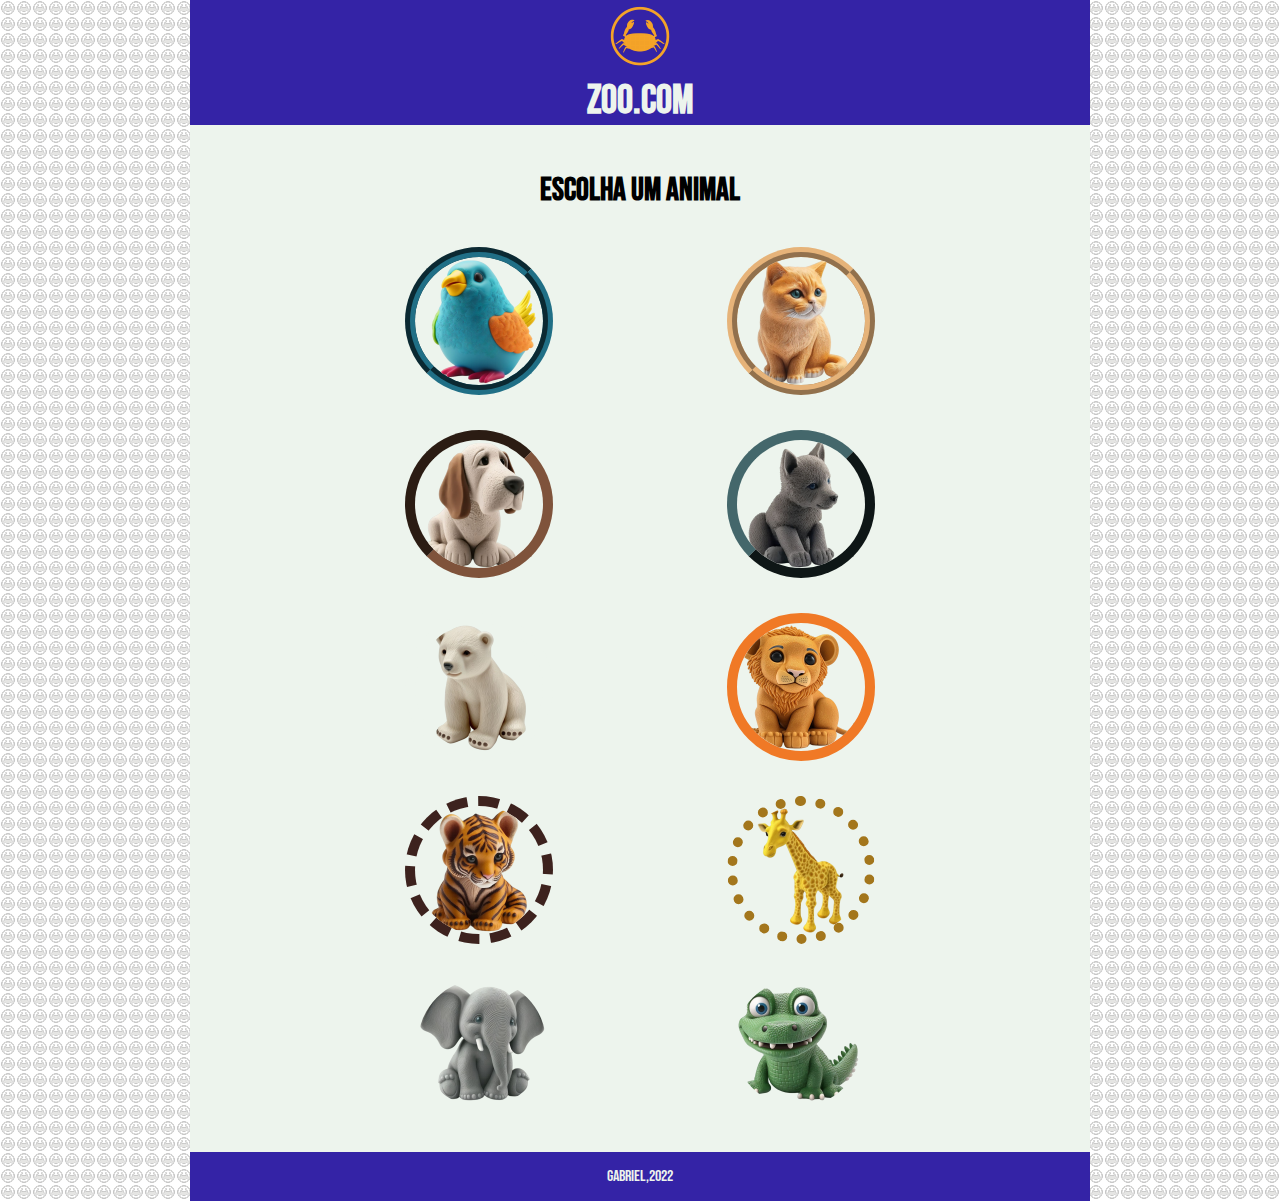
==== animais/index.html @ 7ee10f70 "Add files via upload" ====
<!DOCTYPE html>
<html lang="pt-br">
<head>
    <meta charset="UTF-8">
    <meta http-equiv="X-UA-Compatible" content="IE=edge">
    <meta name="viewport" content="width=device-width, initial-scale=1.0">
    <link rel="shortcut icon" href="./logos/favicon.ico" type="image/x-icon">
    <link rel="stylesheet" href="style.css">
    <link rel="preconnect" href="https://fonts.googleapis.com"><link rel="preconnect" href="https://fonts.gstatic.com" crossorigin><link href="https://fonts.googleapis.com/css2?family=Bebas+Neue&display=swap" rel="stylesheet">
    <title>zoo.com</title>
</head>
<body>
    <!--Cabeçalho-->
    <header class="cabecalho">
        <img src="./logos/logo1.png" alt="" height="72px" width="72px" class="logo"><br>
        <strong class="nome-site">zoo.com</strong>
    </header>
    <main class="conteudo">
        <!--Conteúdo-->
        <h1>Escolha um animal</h1>
        <div class="alinha">
            <!-- Passaro -->
            <picture>
                <source media="(max-width: 400px)" srcset="./imagens/bird(m).png">
                <img src="./imagens/bird.png" alt="Foto de um  pássaro" class="imagem groove" title="Passaro">
            </picture>
            <!-- Gato -->
            <picture>
                <source media="(max-width: 400px)" srcset="./imagens/cat(m).png">
                <img src="./imagens/cat.png" alt="Foto de um gato"  class="imagem ridge" title="Gato">
            </picture>
        </div>
        <div class="alinha">
            <!-- Cachorro -->
            <picture>
                <source media="(max-width: 400px)" srcset="./imagens/dog(m).png">
                <img src="./imagens/dog.png" alt="Foto de um cachorro" class="imagem inset" title="Cachorro">
            </picture>
            <!-- Lobo -->
            <picture>
                <source media="(max-width: 400px)" srcset="./imagens/wolf(m).png">
                <img src="./imagens/wolf.png" alt="Foto de um lobo" class="imagem outset" title="Lobo">
            </picture>
        </div>
        <div class="alinha">
            <!-- Urso -->
            <picture>
                <source media="(max-width: 400px)" srcset="./imagens/bear(m).png">
                <img src="./imagens/bear.png" alt="Foto de um urso"  class="imagem solid urso" title="Urso">
            </picture>
            <picture>
                <!-- Leão -->
                <source media="(max-width: 400px)" srcset="./imagens/lion(m).png">
                <img src="./imagens/lion.png" alt="Foto de um leão"  class="imagem solid" title="Leão">
            </picture>
        </div>
        <div class="alinha">
          <picture>
            <!-- Tigre -->
                <source media="(max-width: 400px)" srcset="./imagens/tiger(m).png">
                <img src="./imagens/tiger.png" alt="Foto de um tigre" class="imagem dashed" title="Tigre">
            </picture>
            <!-- Girafa -->
            <picture>
                <source media="(max-width: 400px)" srcset="./imagens/giraffe(m).png">
                <img src="./imagens/giraffe.png" alt="Foto de uma girafa " class="imagem dotted" title="Girafa">
              </picture>
        </div>
        <div class="alinha">
            <picture>
                <!-- Elefante -->
                <source media="(max-width: 400px)" srcset="./imagens/elephant(m).png">
                <img src="./imagens/elephant.png" alt="Foto de um elefante" class="imagem" title="Elefante">
            </picture>
            <picture>
                <!-- Crocodilo -->
                <source media="(max-width: 400px)" srcset="./imagens/croc(m).png">
                <img src="./imagens/croc.png" alt="Foto de um crocodilo" class="imagem" title="Crocodilo">
            </picture>
        </div>
    </main>
    <!--Rodapé-->
    <footer class="rodape">Gabriel,2022</footer>
</body>
</html>
---- animais/style.css ----
html{
    background: #fff url("logos/crab2.png");
    font-family: 'Bebas Neue', cursive;
}
body{
    margin: auto;
    max-width: 900px;
    border-style: none hidden;
    border-width: 3px; 
    border-color:#fff;
    background:#EDF4ED;
}
.cabecalho,.rodape{
    background-color: #3423A6;
    color: #EDF4ED;
}
.cabecalho{
    text-align: center;
}
.nome-site{
    font-size: 40px;
}
.rodape{
    text-align: center;
    padding: 15px;
}
.conteudo{
    text-align: center;
    padding: 25px;
}
.alinha{
    display: flex;
    justify-content: space-evenly;
    padding: 15px;
}
.dashed{
    border:#3d221e dashed;
}
.dotted{
    border:#a3761c dotted;
}
.solid{
    border:#f07926 solid;   
}
.groove{
    border: groove #206f86;
}
.ridge{
    border: ridge #e6b379;
}
.inset{
    border:#7f533b inset;
}
.outset{
    border: outset #44676b;
}
.none{
    border:none;
}
.hidden{
    border: hidden;
}
.urso{
    border-color:#EDF4ED;
}
.imagem{
    border-width: 10px;
    border-radius:50%;
}
.imagem:hover{
    border-color: #ffa500;
}
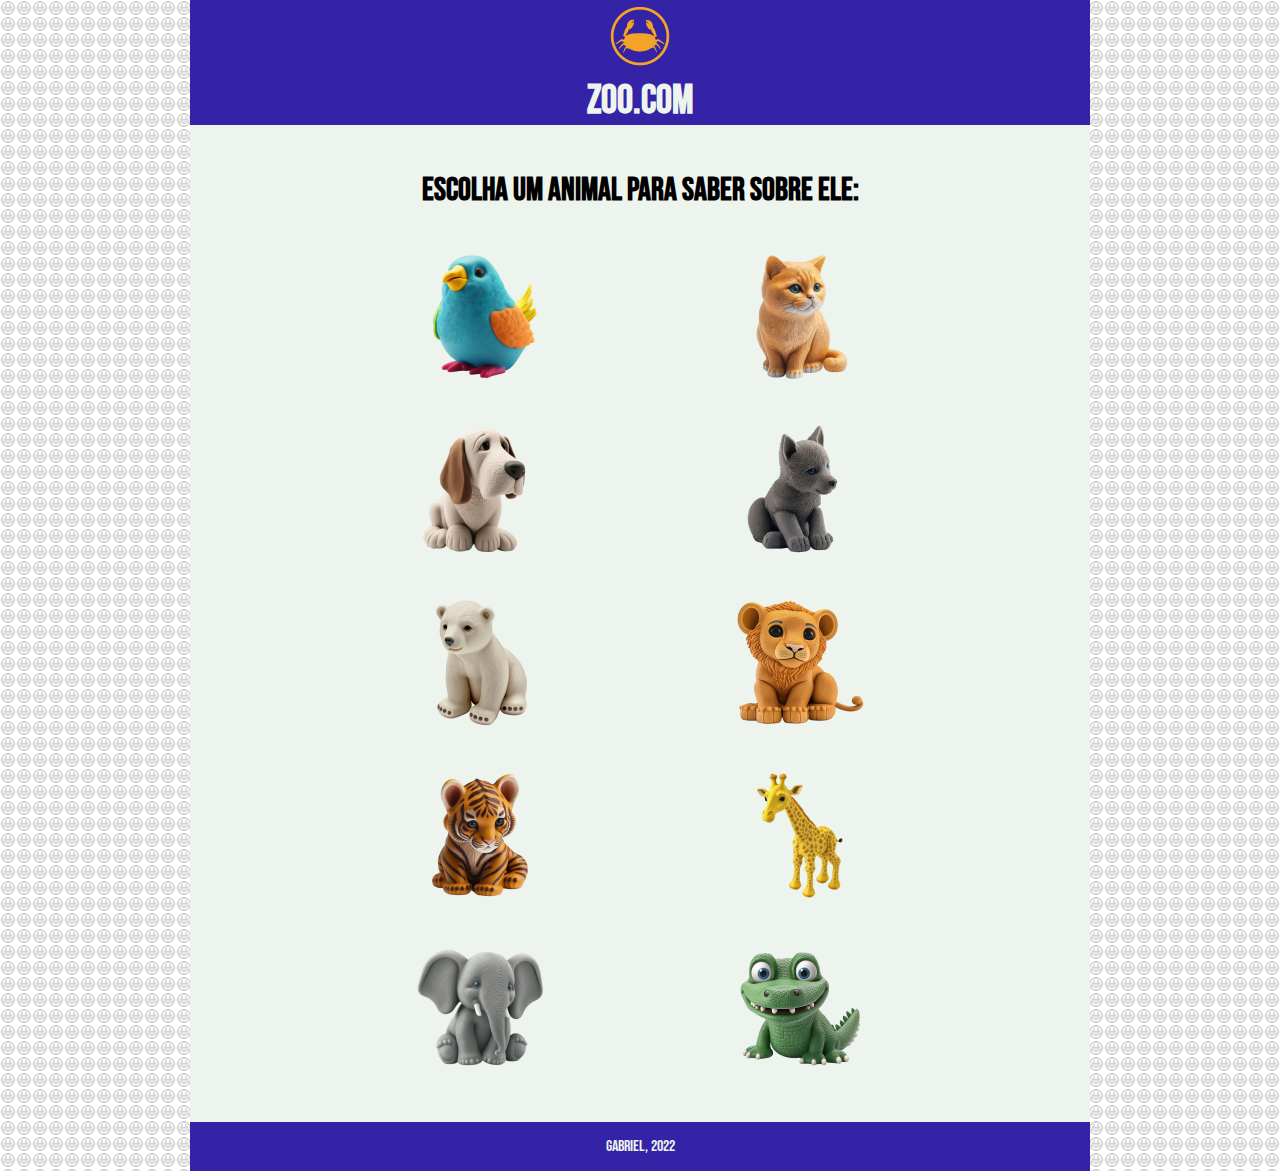
==== commit d9e3bcc8: "Add files via upload" ====
--- a/animais/index.html
+++ b/animais/index.html
@@ -5,7 +5,8 @@
     <meta http-equiv="X-UA-Compatible" content="IE=edge">
     <meta name="viewport" content="width=device-width, initial-scale=1.0">
     <link rel="shortcut icon" href="./logos/favicon.ico" type="image/x-icon">
-    <link rel="stylesheet" href="style.css">
+    <link rel="stylesheet" href="./estilos/style.css">
+    <link rel="stylesheet" href="./estilos/imagens.css">
     <link rel="preconnect" href="https://fonts.googleapis.com"><link rel="preconnect" href="https://fonts.gstatic.com" crossorigin><link href="https://fonts.googleapis.com/css2?family=Bebas+Neue&display=swap" rel="stylesheet">
     <title>zoo.com</title>
 </head>
@@ -15,71 +16,91 @@
         <img src="./logos/logo1.png" alt="" height="72px" width="72px" class="logo"><br>
         <strong class="nome-site">zoo.com</strong>
     </header>
+    <!--Conteúdo-->
     <main class="conteudo">
-        <!--Conteúdo-->
-        <h1>Escolha um animal</h1>
+        <h1>Escolha um animal para saber sobre ele:</h1>
         <div class="alinha">
             <!-- Passaro -->
-            <picture>
-                <source media="(max-width: 400px)" srcset="./imagens/bird(m).png">
-                <img src="./imagens/bird.png" alt="Foto de um  pássaro" class="imagem groove" title="Passaro">
-            </picture>
+            <a href="./paginas/passaro.html" target="_self" rel="next">
+                <picture>
+                    <source media="(max-width: 400px)" srcset="./imagens/bird(m).png">
+                    <img src="./imagens/bird.png" alt="Foto de um  pássaro" class="imagem" title="Passaro">
+                </picture>
+            </a>
             <!-- Gato -->
-            <picture>
-                <source media="(max-width: 400px)" srcset="./imagens/cat(m).png">
-                <img src="./imagens/cat.png" alt="Foto de um gato"  class="imagem ridge" title="Gato">
-            </picture>
+            <a href="./paginas/gato.html" target="_self" rel="next">
+                <picture>
+                    <source media="(max-width: 400px)" srcset="./imagens/cat(m).png">
+                    <img src="./imagens/cat.png" alt="Foto de um gato"  class="imagem" title="Gato">
+                </picture>
+            </a>
         </div>
         <div class="alinha">
             <!-- Cachorro -->
-            <picture>
-                <source media="(max-width: 400px)" srcset="./imagens/dog(m).png">
-                <img src="./imagens/dog.png" alt="Foto de um cachorro" class="imagem inset" title="Cachorro">
-            </picture>
+            <a href="./paginas/cachorro.html" target="_self" rel="next">
+                <picture>
+                    <source media="(max-width: 400px)" srcset="./imagens/dog(m).png">
+                    <img src="./imagens/dog.png" alt="Foto de um cachorro" class="imagem" title="Cachorro">
+                </picture>
+            </a>
             <!-- Lobo -->
-            <picture>
-                <source media="(max-width: 400px)" srcset="./imagens/wolf(m).png">
-                <img src="./imagens/wolf.png" alt="Foto de um lobo" class="imagem outset" title="Lobo">
-            </picture>
+            <a href="./paginas/lobo.html" target="_self" rel="next">
+                <picture>
+                    <source media="(max-width: 400px)" srcset="./imagens/wolf(m).png">
+                    <img src="./imagens/wolf.png" alt="Foto de um lobo" class="imagem" title="Lobo">
+                </picture>
+            </a>
         </div>
         <div class="alinha">
             <!-- Urso -->
-            <picture>
-                <source media="(max-width: 400px)" srcset="./imagens/bear(m).png">
-                <img src="./imagens/bear.png" alt="Foto de um urso"  class="imagem solid urso" title="Urso">
-            </picture>
-            <picture>
-                <!-- Leão -->
-                <source media="(max-width: 400px)" srcset="./imagens/lion(m).png">
-                <img src="./imagens/lion.png" alt="Foto de um leão"  class="imagem solid" title="Leão">
-            </picture>
+            <a href="./paginas/urso.html" target="_self" rel="next">
+                <picture>
+                    <source media="(max-width: 400px)" srcset="./imagens/bear(m).png">
+                    <img src="./imagens/bear.png" alt="Foto de um urso"  class="imagem" title="Urso">
+                </picture>
+            </a>
+             <!-- Leão -->
+            <a href="./paginas/leao.html" target="_self" rel="next">
+                <picture>
+                    <source media="(max-width: 400px)" srcset="./imagens/lion(m).png">
+                    <img src="./imagens/lion.png" alt="Foto de um leão"  class="imagem" title="Leão">
+                </picture>
+            </a>
         </div>
         <div class="alinha">
-          <picture>
             <!-- Tigre -->
-                <source media="(max-width: 400px)" srcset="./imagens/tiger(m).png">
-                <img src="./imagens/tiger.png" alt="Foto de um tigre" class="imagem dashed" title="Tigre">
-            </picture>
+          <a href="./paginas/tigre.html" target="_self" rel="next">
+                <picture>
+                    <source media="(max-width: 400px)" srcset="./imagens/tiger(m).png">
+                    <img src="./imagens/tiger.png" alt="Foto de um tigre" class="imagem" title="Tigre">
+                </picture>
+          </a>
             <!-- Girafa -->
-            <picture>
-                <source media="(max-width: 400px)" srcset="./imagens/giraffe(m).png">
-                <img src="./imagens/giraffe.png" alt="Foto de uma girafa " class="imagem dotted" title="Girafa">
-              </picture>
+            <a href="./paginas/girafa.html" target="_self" rel="next">
+                <picture>
+                    <source media="(max-width: 400px)" srcset="./imagens/giraffe(m).png">
+                    <img src="./imagens/giraffe.png" alt="Foto de uma girafa " class="imagem" title="Girafa">
+                </picture>
+            </a>
         </div>
         <div class="alinha">
-            <picture>
-                <!-- Elefante -->
-                <source media="(max-width: 400px)" srcset="./imagens/elephant(m).png">
-                <img src="./imagens/elephant.png" alt="Foto de um elefante" class="imagem" title="Elefante">
-            </picture>
-            <picture>
-                <!-- Crocodilo -->
-                <source media="(max-width: 400px)" srcset="./imagens/croc(m).png">
-                <img src="./imagens/croc.png" alt="Foto de um crocodilo" class="imagem" title="Crocodilo">
-            </picture>
+             <!-- Elefante -->
+            <a href="./paginas/elefante.html" target="_self" rel="next">
+                <picture>
+                    <source media="(max-width: 400px)" srcset="./imagens/elephant(m).png">
+                    <img src="./imagens/elephant.png" alt="Foto de um elefante" class="imagem" title="Elefante">
+                </picture>
+            </a>
+             <!-- Crocodilo -->
+            <a href="./paginas/crocodilo.html" target="_self" rel="next">
+                <picture>
+                    <source media="(max-width: 400px)" srcset="./imagens/croc(m).png">
+                    <img src="./imagens/croc.png" alt="Foto de um crocodilo" class="imagem" title="Crocodilo">
+                </picture>
+            </a>
         </div>
     </main>
     <!--Rodapé-->
-    <footer class="rodape">Gabriel,2022</footer>
+    <footer class="rodape">Gabriel, 2022</footer>
 </body>
 </html>--- a/animais/estilos/style.css
+++ b/animais/estilos/style.css
@@ -0,0 +1,28 @@
+html{
+    background: #fff url("../logos/crab2.png");
+    font-family: 'Bebas Neue', cursive;
+}
+body{
+    margin: auto;
+    max-width: 900px;
+    border-style: none hidden;
+    border-width: 3px; 
+    border-color:#fff;
+    background:#EDF4ED;
+}
+.cabecalho,.rodape{
+    background-color: #3423A6;
+    color: #EDF4ED;
+}
+.cabecalho,.conteudo,.rodape{
+    text-align: center;
+}
+.nome-site{
+    font-size: 40px;
+}
+.rodape{
+    padding: 15px;
+}
+.conteudo{
+    padding: 25px;
+}
--- a/animais/estilos/imagens.css
+++ b/animais/estilos/imagens.css
@@ -0,0 +1,11 @@
+.alinha{
+    display: flex;
+    justify-content: space-evenly;
+    padding: 15px;
+}
+.imagem{
+    border: dashed 5px transparent;
+}
+.imagem:hover{
+    border-color: #ffa500;
+}